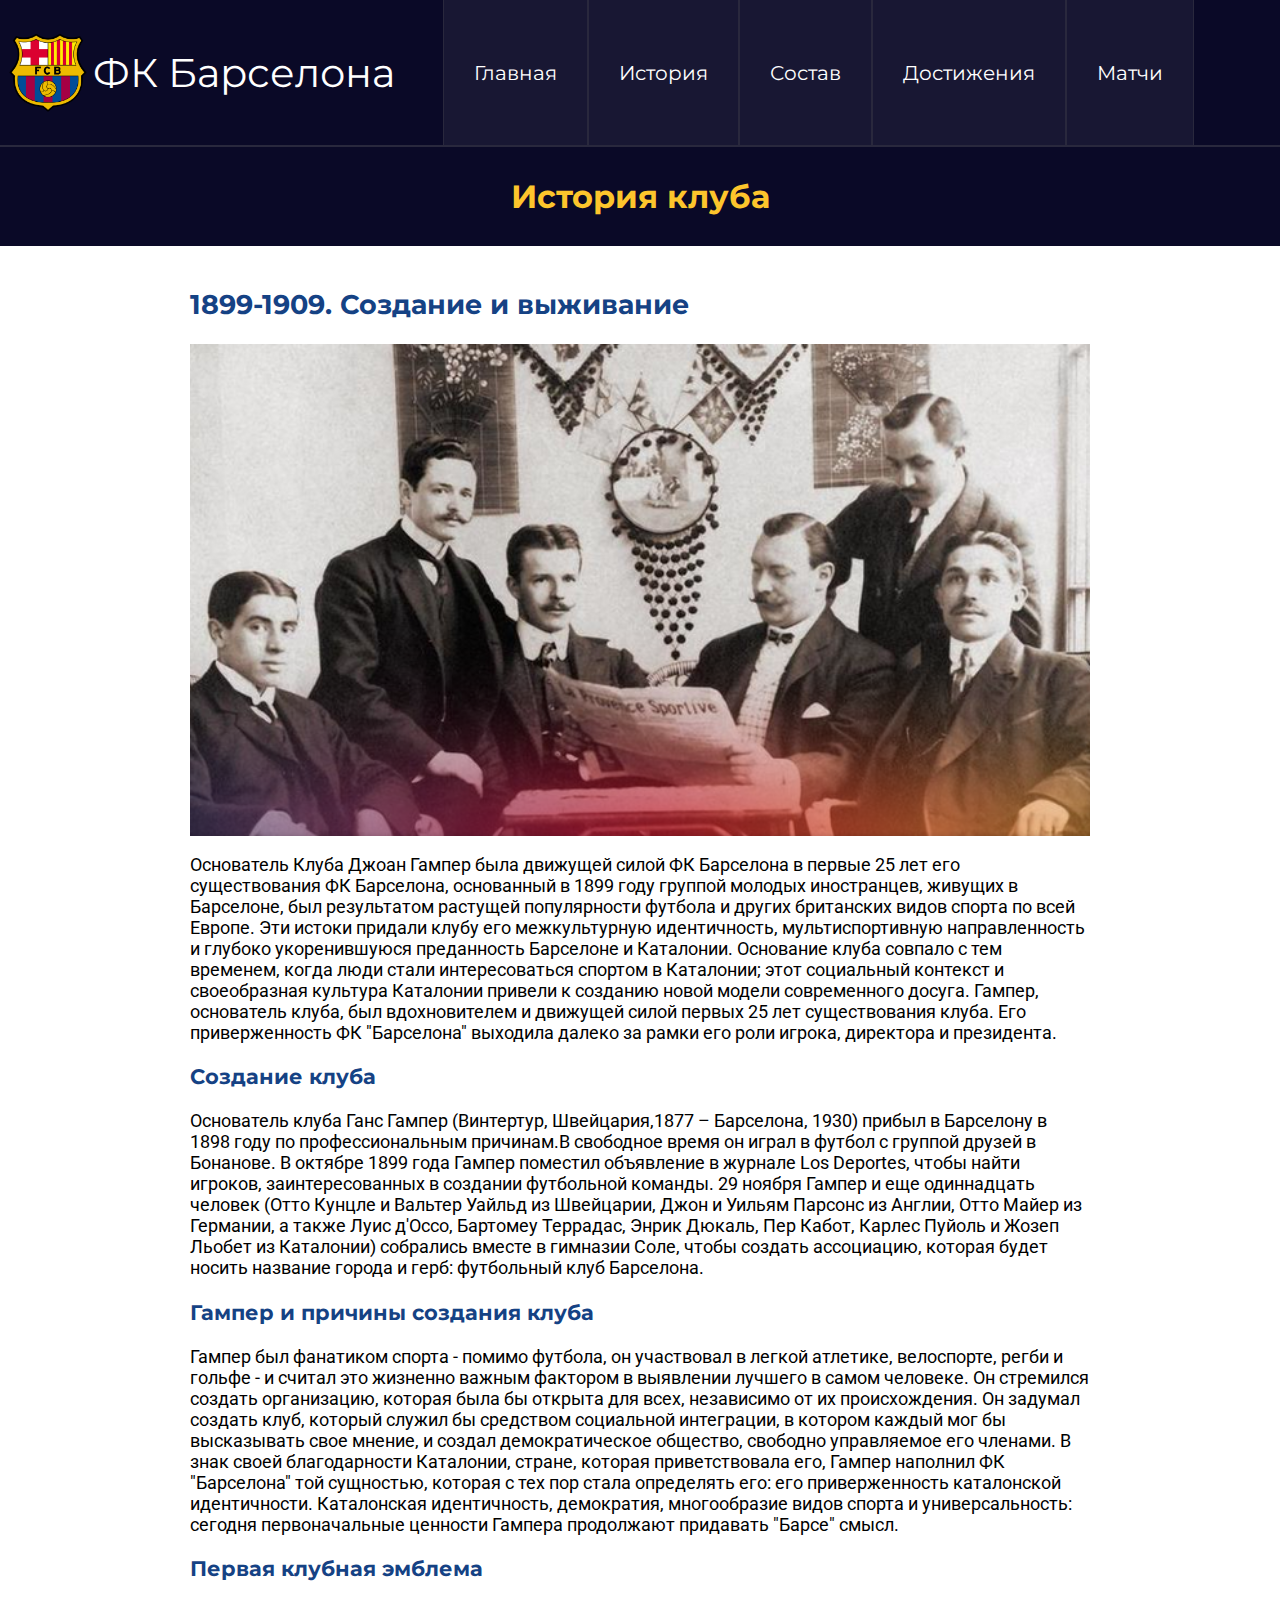
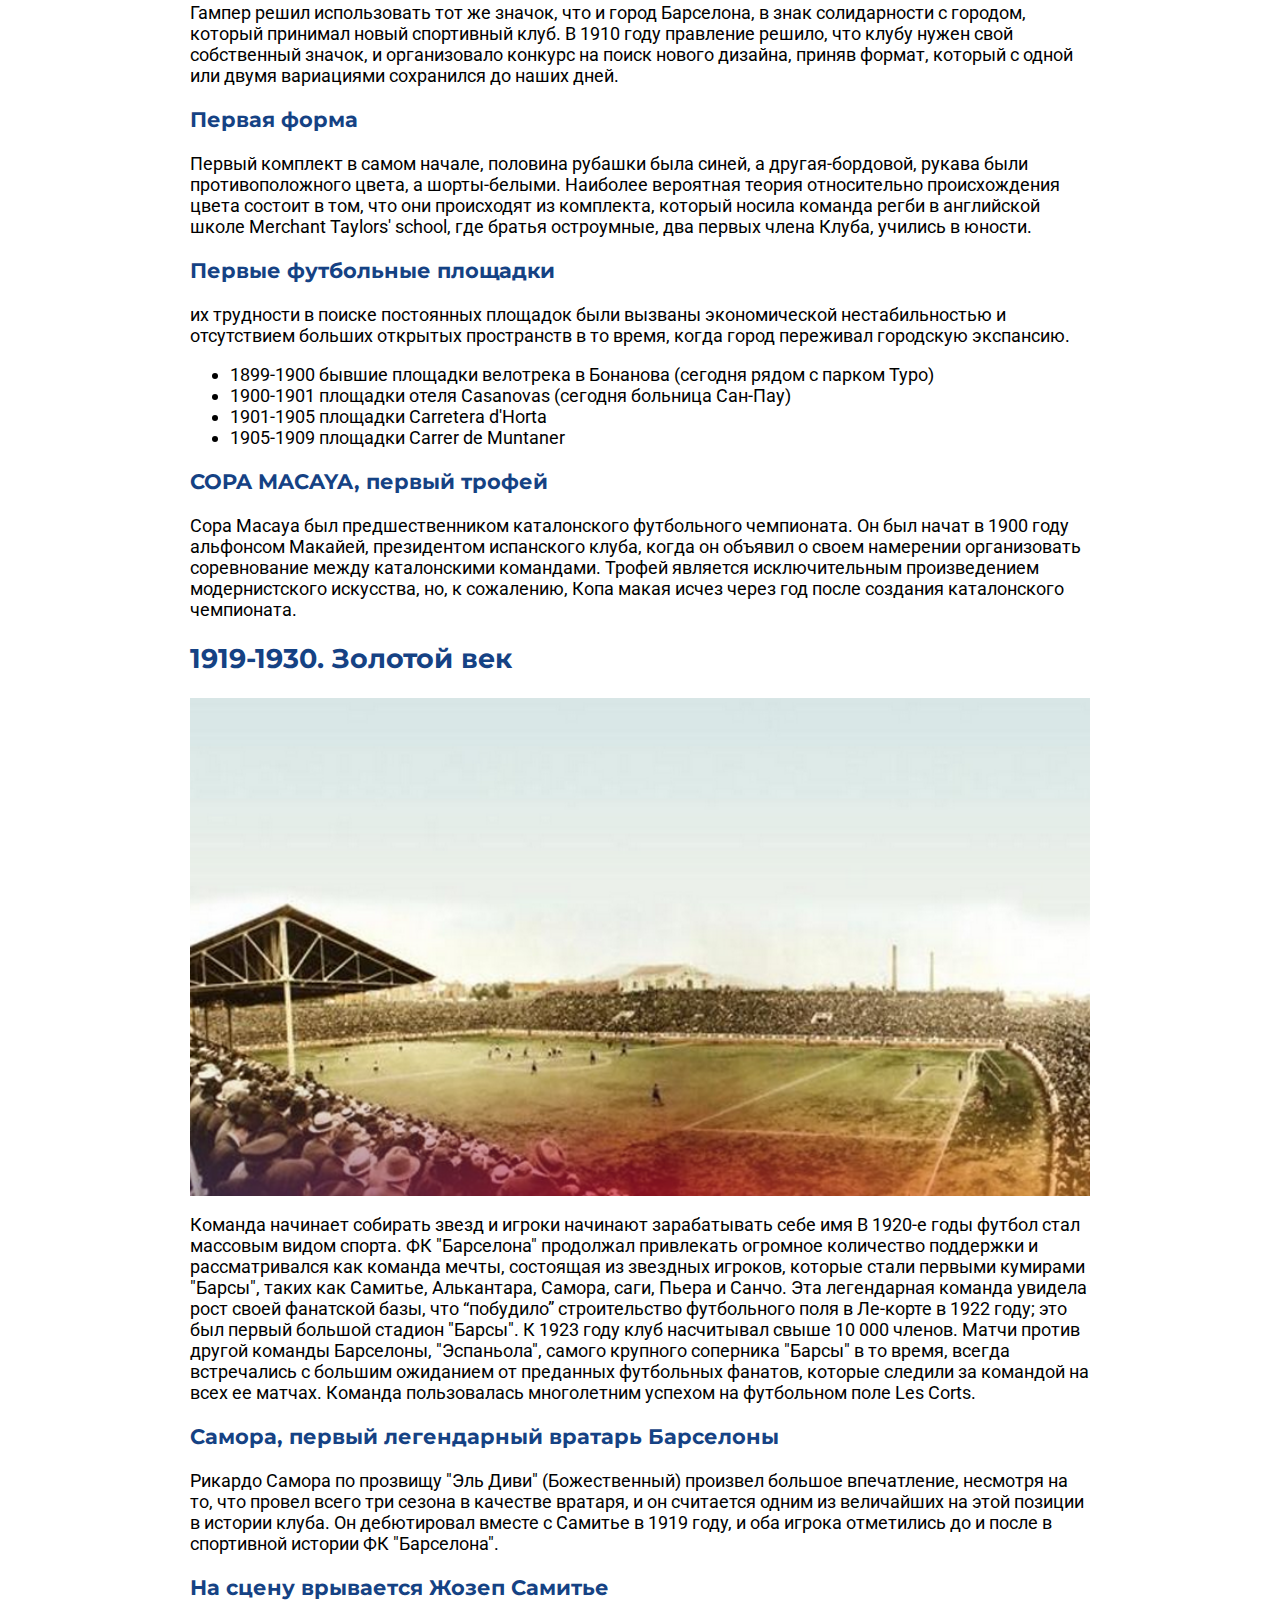
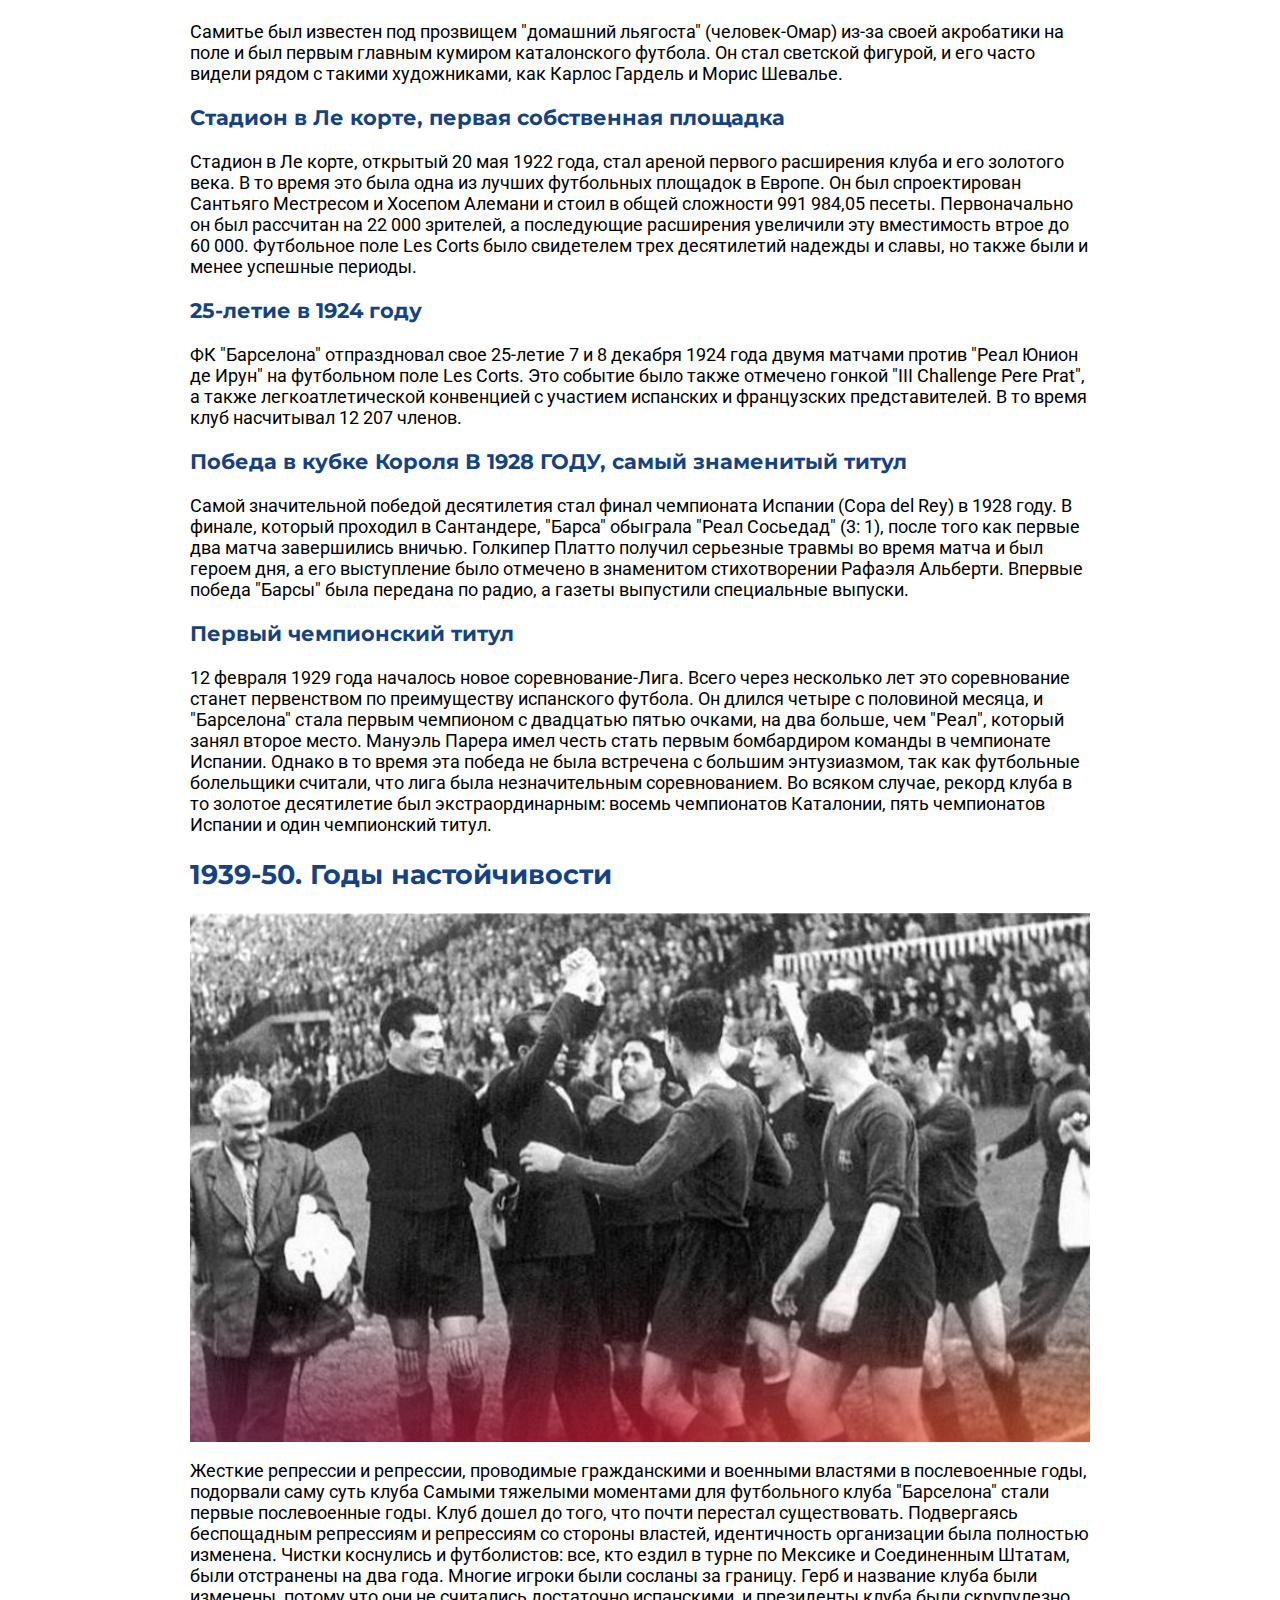
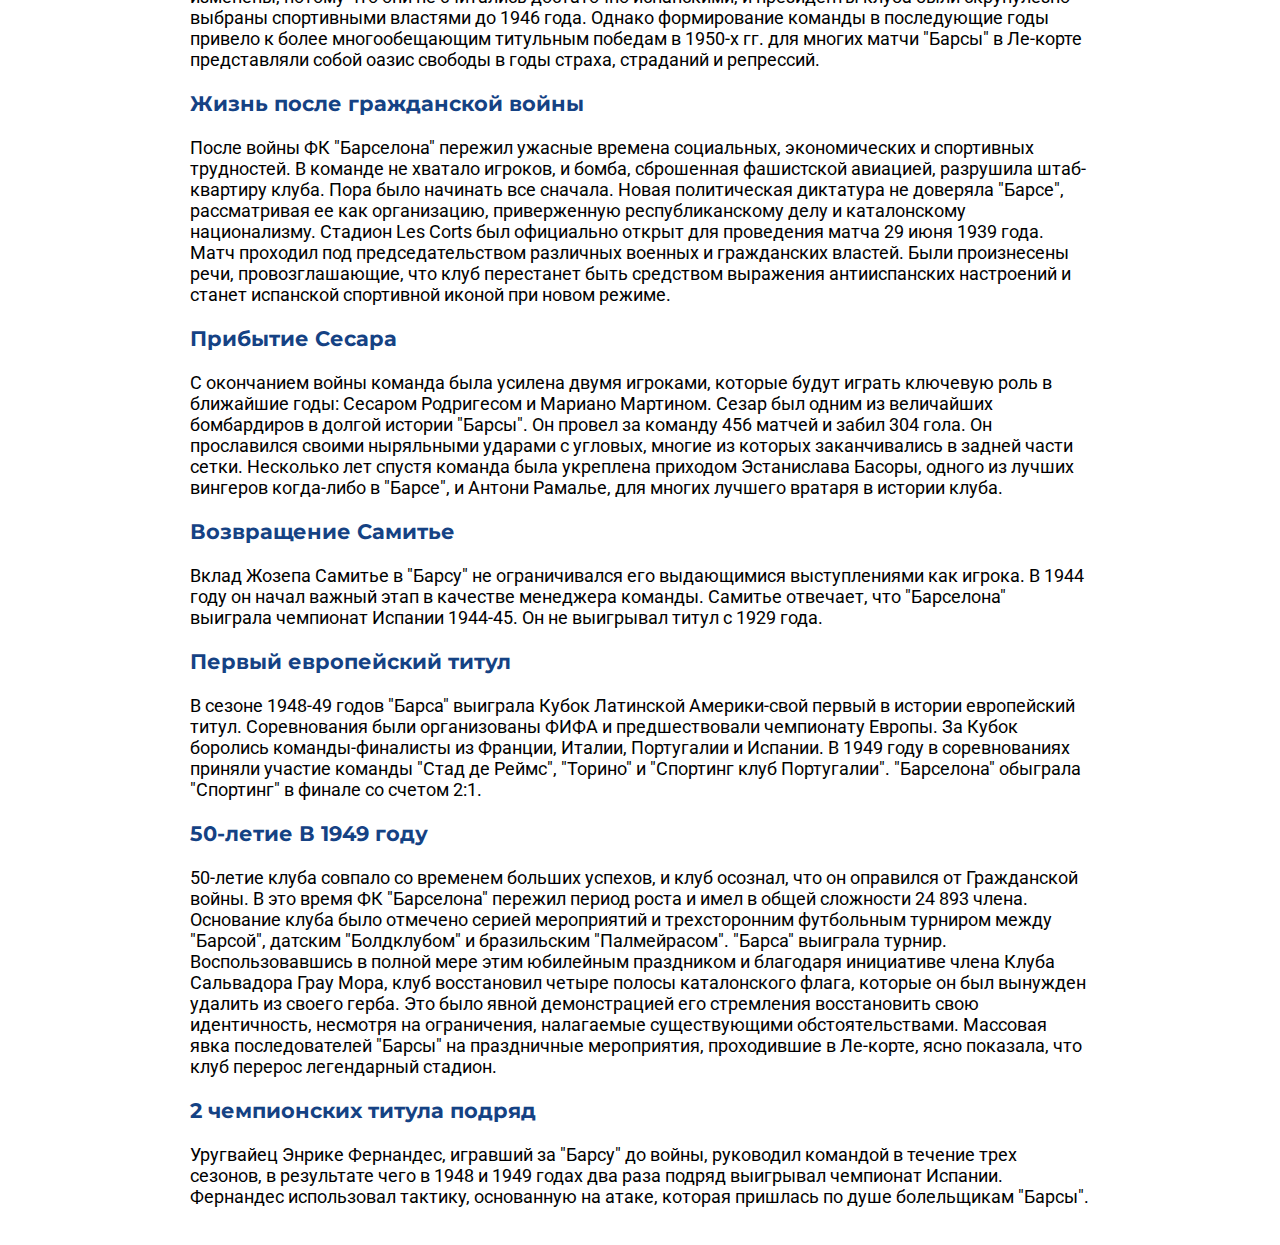
==== history.html @ c546a9dc "первый коммит" ====
<html>
    <header>
        <title>ФК Барселона</title>
        <link rel="stylesheet" href="barca2.css">
    </header>
    <body>
        <div class="header">
            <div class="logo">
                <img src="img\logo.png" width="80" alt="лотип ФК Барселона">
                <p>ФК Барселона</p>
            </div>
            <ul class="menu">
                <li><a href="index.html">Главная</a></li>
                <li><a href="#">История</a></li>
                <li><a href="players.html">Состав</a></li>
                <li><a href="rewards.html">Достижения</a></li>
                <li><a href="#">Матчи</a></li>

            </ul>
        </div> 
        <h1>История клуба</h1>
        <div class="main">
            
            <h2>1899-1909. Создание и выживание </h2> 
            <img src="img\2020-08-13 (3).png" class="imgwidth" alt="">
            <p>Основатель Клуба Джоан Гампер была движущей силой ФК Барселона в первые 25 лет его существования ФК Барселона, основанный в 1899 году группой молодых иностранцев, живущих в Барселоне, был результатом растущей популярности футбола и других британских видов спорта по всей Европе. Эти истоки придали клубу его межкультурную идентичность, мультиспортивную направленность и глубоко укоренившуюся преданность Барселоне и Каталонии. Основание клуба совпало с тем временем, когда люди стали интересоваться спортом в Каталонии; этот социальный контекст и своеобразная культура Каталонии привели к созданию новой модели современного досуга. Гампер, основатель клуба, был вдохновителем и движущей силой первых 25 лет существования клуба. Его приверженность ФК "Барселона" выходила далеко за рамки его роли игрока, директора и президента.</p>
           
            <h3>Создание клуба</h3>
            <p>Основатель клуба Ганс Гампер (Винтертур, Швейцария,1877 – Барселона, 1930) прибыл в Барселону в 1898 году по профессиональным причинам.В свободное время он играл в футбол с группой друзей в Бонанове. В октябре 1899 года Гампер поместил объявление в журнале Los Deportes, чтобы найти игроков, заинтересованных в создании футбольной команды. 29 ноября Гампер и еще одиннадцать человек (Отто Кунцле и Вальтер Уайльд из Швейцарии, Джон и Уильям Парсонс из Англии, Отто Майер из Германии, а также Луис д'Оссо, Бартомеу Террадас, Энрик Дюкаль, Пер Кабот, Карлес Пуйоль и Жозеп Льобет из Каталонии) собрались вместе в гимназии Соле, чтобы создать ассоциацию, которая будет носить название города и герб: футбольный клуб Барселона.</p>
            
            <h3>Гампер и причины создания клуба</h3>
            <p>Гампер был фанатиком спорта - помимо футбола, он участвовал в легкой атлетике, велоспорте, регби и гольфе - и считал это жизненно важным фактором в выявлении лучшего в самом человеке. Он стремился создать организацию, которая была бы открыта для всех, независимо от их происхождения. Он задумал создать клуб, который служил бы средством социальной интеграции, в котором каждый мог бы высказывать свое мнение, и создал демократическое общество, свободно управляемое его членами. В знак своей благодарности Каталонии, стране, которая приветствовала его, Гампер наполнил ФК "Барселона" той сущностью, которая с тех пор стала определять его: его приверженность каталонской идентичности. Каталонская идентичность, демократия, многообразие видов спорта и универсальность: сегодня первоначальные ценности Гампера продолжают придавать "Барсе" смысл.</p>
            
            <h3>Первая клубная эмблема</h3>
            <p> Гампер решил использовать тот же значок, что и город Барселона, в знак солидарности с городом, который принимал новый спортивный клуб. В 1910 году правление решило, что клубу нужен свой собственный значок, и организовало конкурс на поиск нового дизайна, приняв формат, который с одной или двумя вариациями сохранился до наших дней. </p> 
            
            <h3>Первая форма</h3>
            <p> Первый комплект в самом начале, половина рубашки была синей, а другая-бордовой, рукава были противоположного цвета, а шорты-белыми. Наиболее вероятная теория относительно происхождения цвета состоит в том, что они происходят из комплекта, который носила команда регби в английской школе Merchant Taylors' school, где братья остроумные, два первых члена Клуба, учились в юности.</p> 
            
            <h3> Первые футбольные площадки</h3>
            <p> их трудности в поиске постоянных площадок были вызваны экономической нестабильностью и отсутствием больших открытых пространств в то время, когда город переживал городскую экспансию. </p> 
            <ul>
                <li>1899-1900 бывшие площадки велотрека в Бонанова (сегодня рядом с парком Туро)</li>
                <li>1900-1901 площадки отеля Casanovas (сегодня больница Сан-Пау)</li>
                <li>1901-1905 площадки Carretera d'Horta</li>
                <li>1905-1909 площадки Carrer de Muntaner </li>
            </ul>
            
            
            <h3> COPA MACAYA, первый трофей</h3> 
            <p> Copa Macaya был предшественником каталонского футбольного чемпионата. Он был начат в 1900 году альфонсом Макайей, президентом испанского клуба, когда он объявил о своем намерении организовать соревнование между каталонскими командами. Трофей является исключительным произведением модернистского искусства, но, к сожалению, Копа макая исчез через год после создания каталонского чемпионата. </p>
            <h2>1919-1930. Золотой век</h2>
            <img src="img\2020-08-13 (4).png"  class="imgwidth" alt=""> 
            <p>Команда начинает собирать звезд и игроки начинают зарабатывать себе имя

            В 1920-е годы футбол стал массовым видом спорта. ФК "Барселона" продолжал привлекать огромное количество поддержки и рассматривался как команда мечты, состоящая из звездных игроков, которые стали первыми кумирами "Барсы", таких как Самитье, Алькантара, Самора, саги, Пьера и Санчо.
            
            Эта легендарная команда увидела рост своей фанатской базы, что “побудило” строительство футбольного поля в Ле-корте в 1922 году; это был первый большой стадион "Барсы". К 1923 году клуб насчитывал свыше 10 000 членов.
            
            Матчи против другой команды Барселоны, "Эспаньола", самого крупного соперника "Барсы" в то время, всегда встречались с большим ожиданием от преданных футбольных фанатов, которые следили за командой на всех ее матчах. Команда пользовалась многолетним успехом на футбольном поле Les Corts.
            
            
            <h3>Самора, первый легендарный вратарь Барселоны</h3>

            <p>Рикардо Самора по прозвищу "Эль Диви" (Божественный) произвел большое впечатление, несмотря на то, что провел всего три сезона в качестве вратаря, и он считается одним из величайших на этой позиции в истории клуба. Он дебютировал вместе с Самитье в 1919 году, и оба игрока отметились до и после в спортивной истории ФК "Барселона".</p>
            <h3>На сцену врывается Жозеп Самитье</h3>
                
            <p> Самитье был известен под прозвищем "домашний льягоста" (человек-Омар) из-за своей акробатики на поле и был первым главным кумиром каталонского футбола. Он стал светской фигурой, и его часто видели рядом с такими художниками, как Карлос Гардель и Морис Шевалье.</p>
            <h3>Стадион в Ле корте, первая собственная площадка</h3>
                
            <p> Стадион в Ле корте, открытый 20 мая 1922 года, стал ареной первого расширения клуба и его золотого века. В то время это была одна из лучших футбольных площадок в Европе. Он был спроектирован Сантьяго Местресом и Хосепом Алемани и стоил в общей сложности 991 984,05 песеты. Первоначально он был рассчитан на 22 000 зрителей, а последующие расширения увеличили эту вместимость втрое до 60 000. Футбольное поле Les Corts было свидетелем трех десятилетий надежды и славы, но также были и менее успешные периоды.</p>
            <h3>25-летие в 1924 году</h3> 
            
            <p>ФК "Барселона" отпраздновал свое 25-летие 7 и 8 декабря 1924 года двумя матчами против "Реал Юнион де Ирун" на футбольном поле Les Corts. Это событие было также отмечено гонкой "III Challenge Pere Prat", а также легкоатлетической конвенцией с участием испанских и французских представителей. В то время клуб насчитывал 12 207 членов. </p> 
            <h3> Победа в кубке Короля В 1928 ГОДУ, самый знаменитый титул </h3>
                
            <p>Самой значительной победой десятилетия стал финал чемпионата Испании (Copa del Rey) в 1928 году. В финале, который проходил в Сантандере, "Барса" обыграла "Реал Сосьедад" (3: 1), после того как первые два матча завершились вничью. Голкипер Платто получил серьезные травмы во время матча и был героем дня, а его выступление было отмечено в знаменитом стихотворении Рафаэля Альберти. Впервые победа "Барсы" была передана по радио, а газеты выпустили специальные выпуски.</p>
            <h3>Первый чемпионский титул</h3>
            
            <p>12 февраля 1929 года началось новое соревнование-Лига. Всего через несколько лет это соревнование станет первенством по преимуществу испанского футбола. Он длился четыре с половиной месяца, и "Барселона" стала первым чемпионом с двадцатью пятью очками, на два больше, чем "Реал", который занял второе место. Мануэль Парера имел честь стать первым бомбардиром команды в чемпионате Испании. Однако в то время эта победа не была встречена с большим энтузиазмом, так как футбольные болельщики считали, что лига была незначительным соревнованием. Во всяком случае, рекорд клуба в то золотое десятилетие был экстраординарным: восемь чемпионатов Каталонии, пять чемпионатов Испании и один чемпионский титул.</p>
            <h2>1939-50. Годы настойчивости</h2>
            <img src="img\2020-08-17 (2).png" class="imgwidth" alt="">
            <p>
                Жесткие репрессии и репрессии, проводимые гражданскими и военными властями в послевоенные годы, подорвали саму суть клуба
                
                Самыми тяжелыми моментами для футбольного клуба "Барселона" стали первые послевоенные годы. Клуб дошел до того, что почти перестал существовать. Подвергаясь беспощадным репрессиям и репрессиям со стороны властей, идентичность организации была полностью изменена.
                
                Чистки коснулись и футболистов: все, кто ездил в турне по Мексике и Соединенным Штатам, были отстранены на два года. Многие игроки были сосланы за границу. Герб и название клуба были изменены, потому что они не считались достаточно испанскими, и президенты клуба были скрупулезно выбраны спортивными властями до 1946 года.
                
                Однако формирование команды в последующие годы привело к более многообещающим титульным победам в 1950-х гг. для многих матчи "Барсы" в Ле-корте представляли собой оазис свободы в годы страха, страданий и репрессий.</p>
                <h3>Жизнь после гражданской войны</h3>
                
               <p> После войны ФК "Барселона" пережил ужасные времена социальных, экономических и спортивных трудностей. В команде не хватало игроков, и бомба, сброшенная фашистской авиацией, разрушила штаб-квартиру клуба. Пора было начинать все сначала. Новая политическая диктатура не доверяла "Барсе", рассматривая ее как организацию, приверженную республиканскому делу и каталонскому национализму.
                
                Стадион Les Corts был официально открыт для проведения матча 29 июня 1939 года. Матч проходил под председательством различных военных и гражданских властей. Были произнесены речи, провозглашающие, что клуб перестанет быть средством выражения антииспанских настроений и станет испанской спортивной иконой при новом режиме.</p>
                <h3>Прибытие Сесара</h3>
                
               <p>С окончанием войны команда была усилена двумя игроками, которые будут играть ключевую роль в ближайшие годы: Сесаром Родригесом и Мариано Мартином. Сезар был одним из величайших бомбардиров в долгой истории "Барсы". Он провел за команду 456 матчей и забил 304 гола. Он прославился своими ныряльными ударами с угловых, многие из которых заканчивались в задней части сетки. Несколько лет спустя команда была укреплена приходом Эстанислава Басоры, одного из лучших вингеров когда-либо в "Барсе", и Антони Рамалье, для многих лучшего вратаря в истории клуба. </p> 
                <h3>Возвращение Самитье</h3>
                
               <p> Вклад Жозепа Самитье в "Барсу" не ограничивался его выдающимися выступлениями как игрока. В 1944 году он начал важный этап в качестве менеджера команды. Самитье отвечает, что "Барселона" выиграла чемпионат Испании 1944-45. Он не выигрывал титул с 1929 года. </p>
                <h3>Первый европейский титул</h3>
                
                <p></p> В сезоне 1948-49 годов "Барса" выиграла Кубок Латинской Америки-свой первый в истории европейский титул. Соревнования были организованы ФИФА и предшествовали чемпионату Европы. За Кубок боролись команды-финалисты из Франции, Италии, Португалии и Испании. В 1949 году в соревнованиях приняли участие команды "Стад де Реймс", "Торино" и "Спортинг клуб Португалии". "Барселона" обыграла "Спортинг" в финале со счетом 2:1. </p> 
                <h3> 50-летие В 1949 году </h3>
                
               <p>50-летие клуба совпало со временем больших успехов, и клуб осознал, что он оправился от Гражданской войны. В это время ФК "Барселона" пережил период роста и имел в общей сложности 24 893 члена. Основание клуба было отмечено серией мероприятий и трехсторонним футбольным турниром между "Барсой", датским "Болдклубом" и бразильским "Палмейрасом". "Барса" выиграла турнир. 
                
                Воспользовавшись в полной мере этим юбилейным праздником и благодаря инициативе члена Клуба Сальвадора Грау Мора, клуб восстановил четыре полосы каталонского флага, которые он был вынужден удалить из своего герба. Это было явной демонстрацией его стремления восстановить свою идентичность, несмотря на ограничения, налагаемые существующими обстоятельствами. Массовая явка последователей "Барсы" на праздничные мероприятия, проходившие в Ле-корте, ясно показала, что клуб перерос легендарный стадион. </p> 
                <h3>2 чемпионских титула подряд</h3>
                
              <p> Уругвайец Энрике Фернандес, игравший за "Барсу" до войны, руководил командой в течение трех сезонов, в результате чего в 1948 и 1949 годах два раза подряд выигрывал чемпионат Испании. Фернандес использовал тактику, основанную на атаке, которая пришлась по душе болельщикам "Барсы". </p> 
    </div>
    </body>
</html>
---- barca2.css ----
@import url('https://fonts.googleapis.com/css2?family=Montserrat:wght@400;700&family=Roboto:ital,wght@0,400;0,700;1,400&display=swap');
body {
    margin: 0;
    font-family: Roboto, sans-serif;
}

h1, h2, h3 {
    font-family: Montserrat, sans-serif;
}

h1 {
    background-color:#0a0927;
    color: #fdc52c;
    margin: 0;
    padding: 30px;
    text-align: center;
}

h2 {
    color: #154284 ;
}

h3 {
    color: #154284;
}

.header {
    background-color: #0a0927;
    color: white;
    display: flex;
    font-family: Montserrat, sans-serif;
    border-bottom: 2px solid #29283d;
}

.logo {
    display: flex;
    align-items: center;
    font-size: 40px;
    padding: 8px;
}

.logo img {
    padding-right: 5px;
}

.menu {
    display: flex;
    justify-content: flex-start;
    flex-direction: row;
    list-style: none;
    margin: 0;
}

.menu a {
    color: white;
    text-decoration: none;
    display: block;
    height: 100%;
    background-color: #181733;
    border: 1px solid #29283d;
    padding: 0 30px;
    box-sizing: border-box;
    display: flex;
    align-items: center;
    font-size: 20px;
    transition: all 0.5s;
    border-width: 0 1px;
}

.menu a:hover {
    background-color:#151277;
    font-size: 25px;
}

.rewards {
    background-color: white
}
.rewards li {
    display: flex;
    
}

.main {
    padding: 20px;
   max-width:900px;
    font-size: 18px;
    margin: 0 auto;  
} 

.players {
    display: flex;
    background-color:white;
    list-style: none;
    flex-wrap: wrap;
    padding: 0;
    justify-content: center;
}  



.floatL {
    float: left;
    margin-right: 25px;
    margin-bottom: 15px;
}

.floatR   {
    float: right;
    margin-left: 25px;
    margin-bottom: 15px;
}
.imgwidth {
    width: 100%;
}
.card {
    border: 1px solid lightgray;
    text-align: center;
    width: 400px;
    margin: 5px;
    transition: all 0.5s;
}
.card:hover {
    box-shadow: 6px 6px 4px grey;
}
.card img {
    width: 100%;
    height: 100%;
    object-fit: cover;
}
.img-wrapper {
    height: 250px;
    overflow: hidden;
}
.playersheader {
    font-size: 25px;
    text-align: center;
}
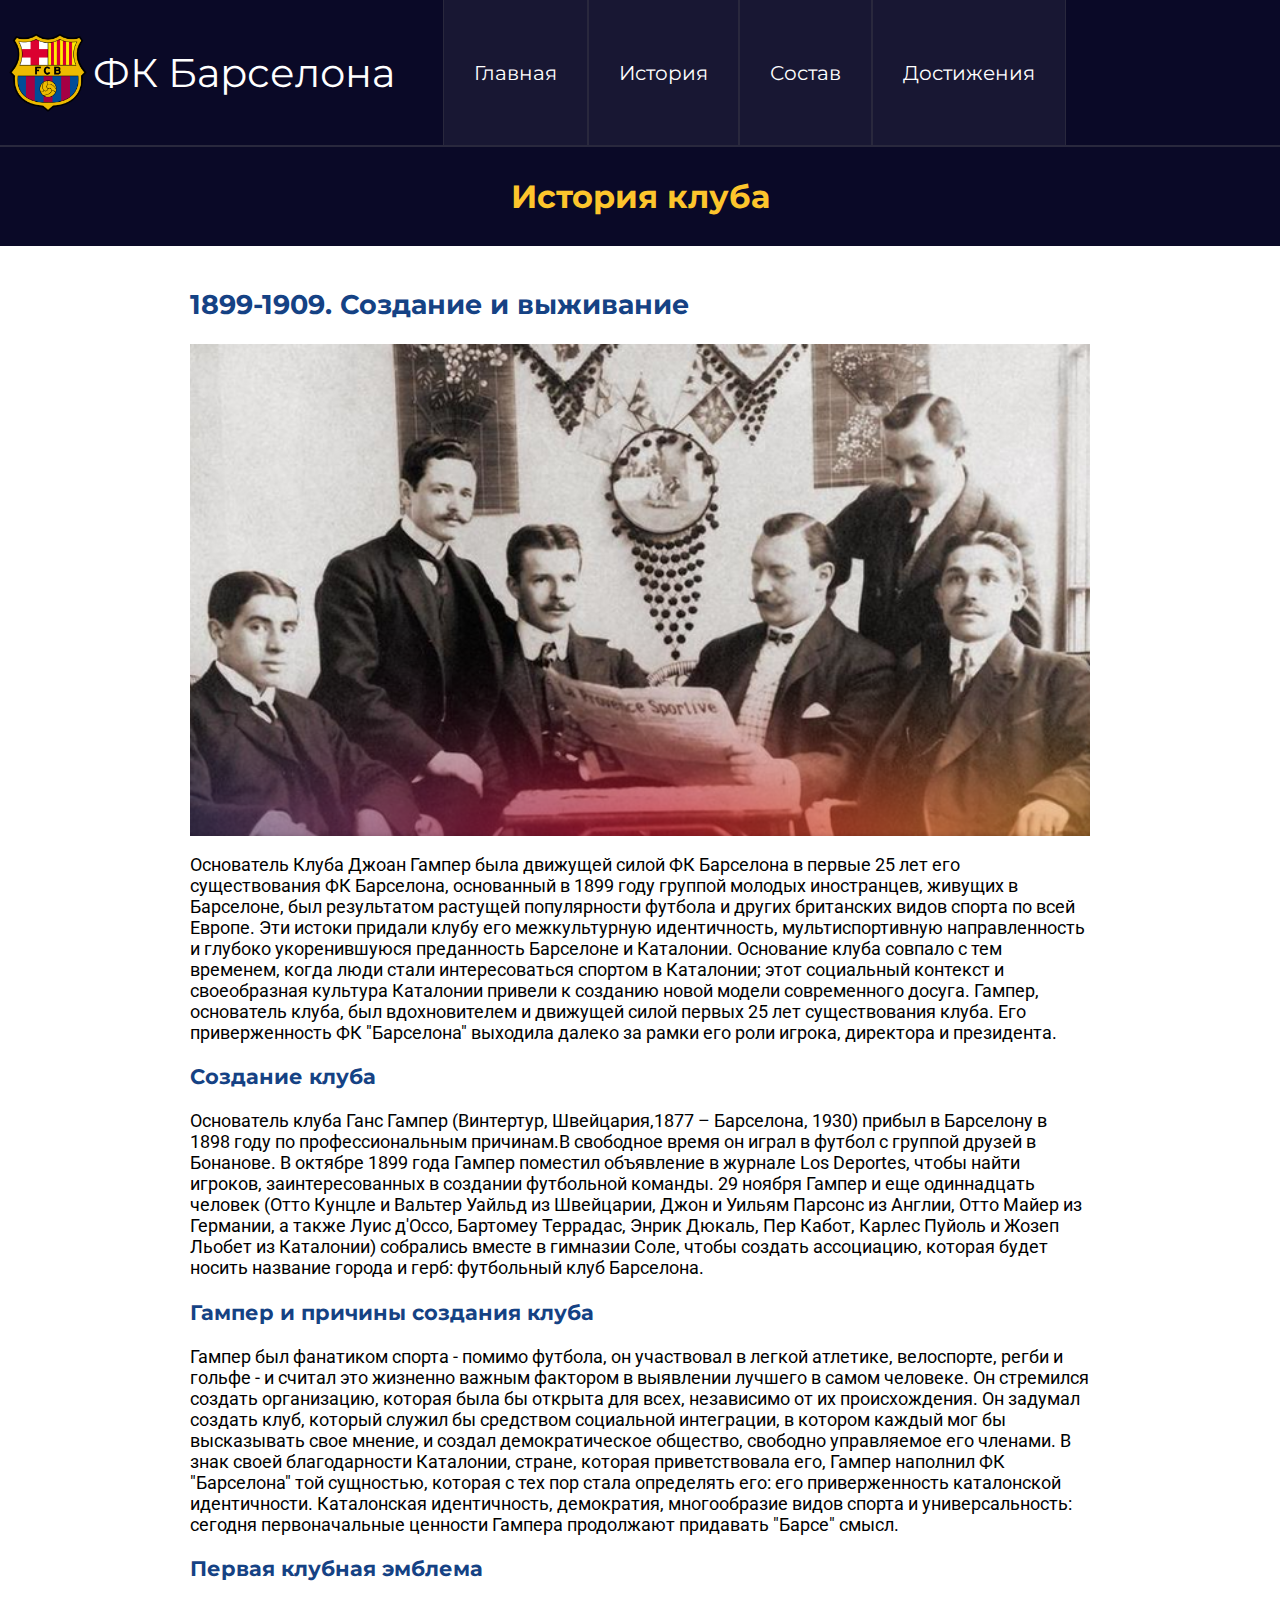
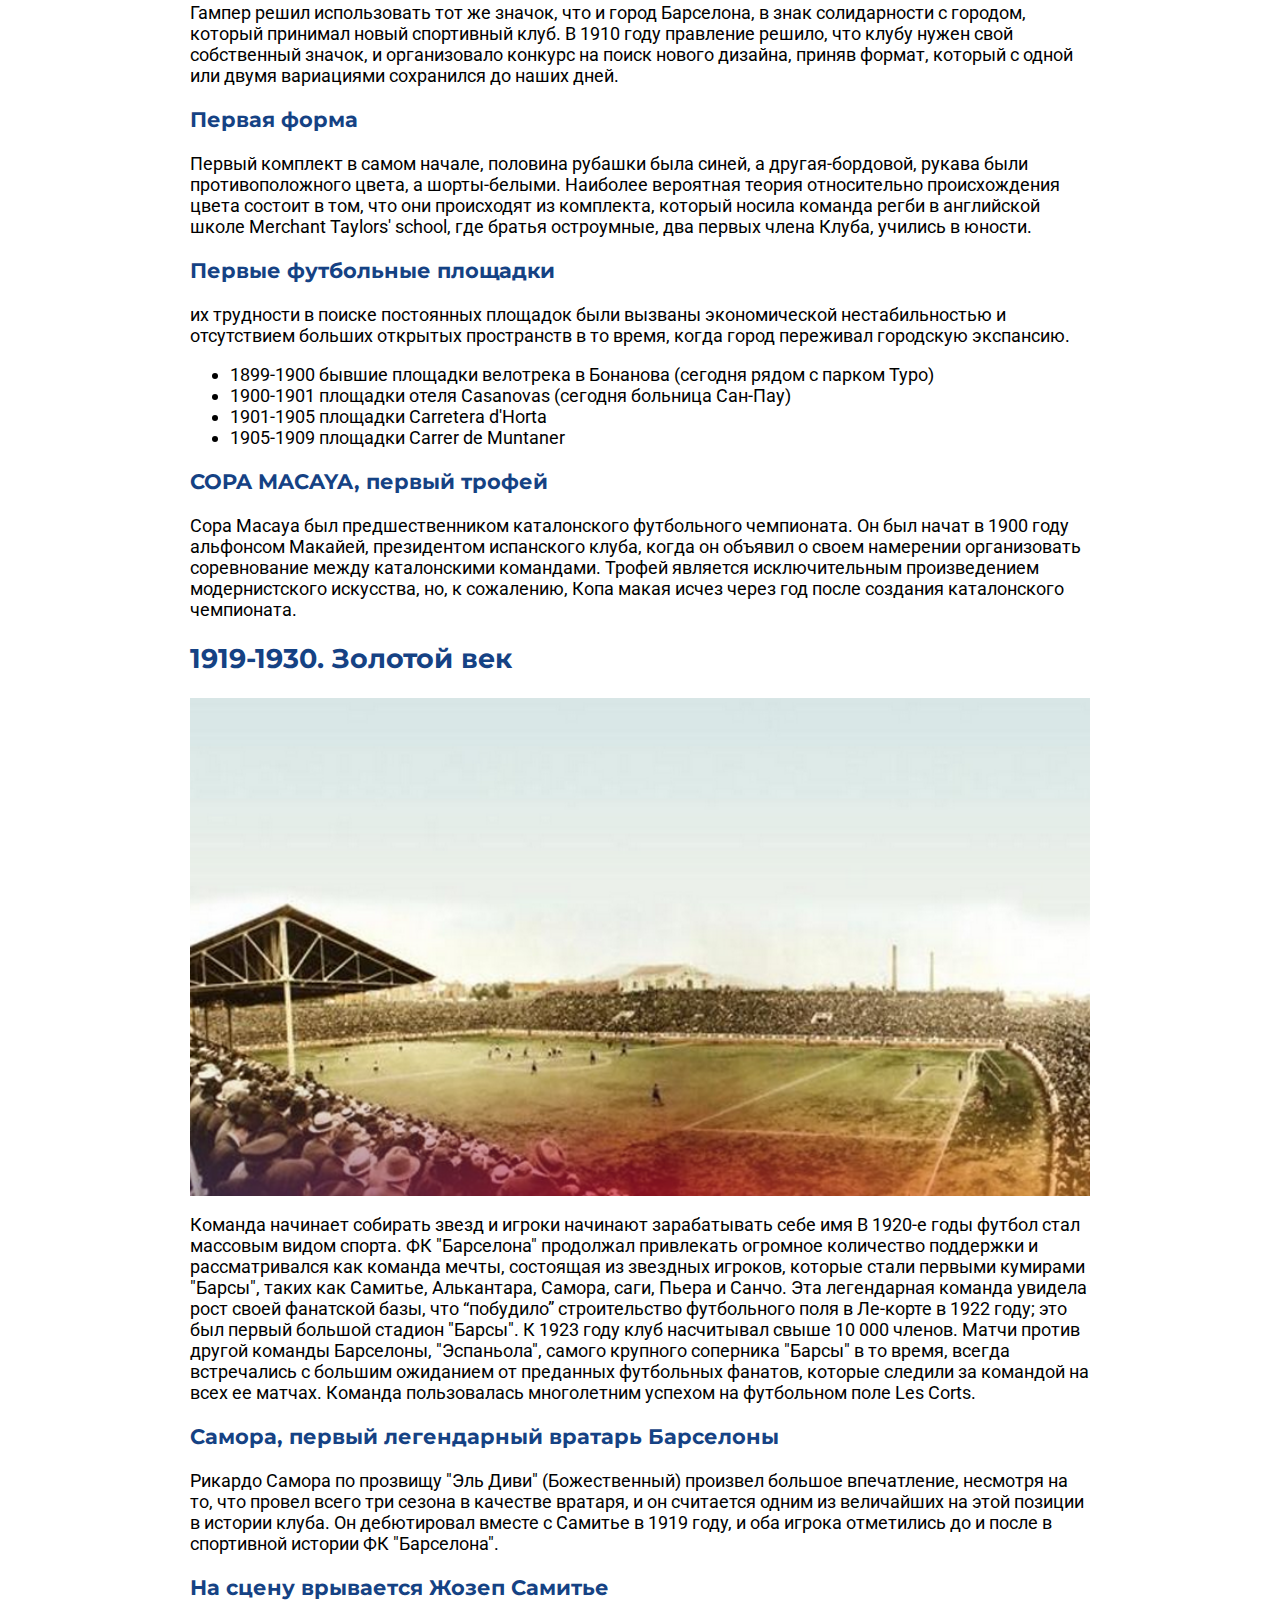
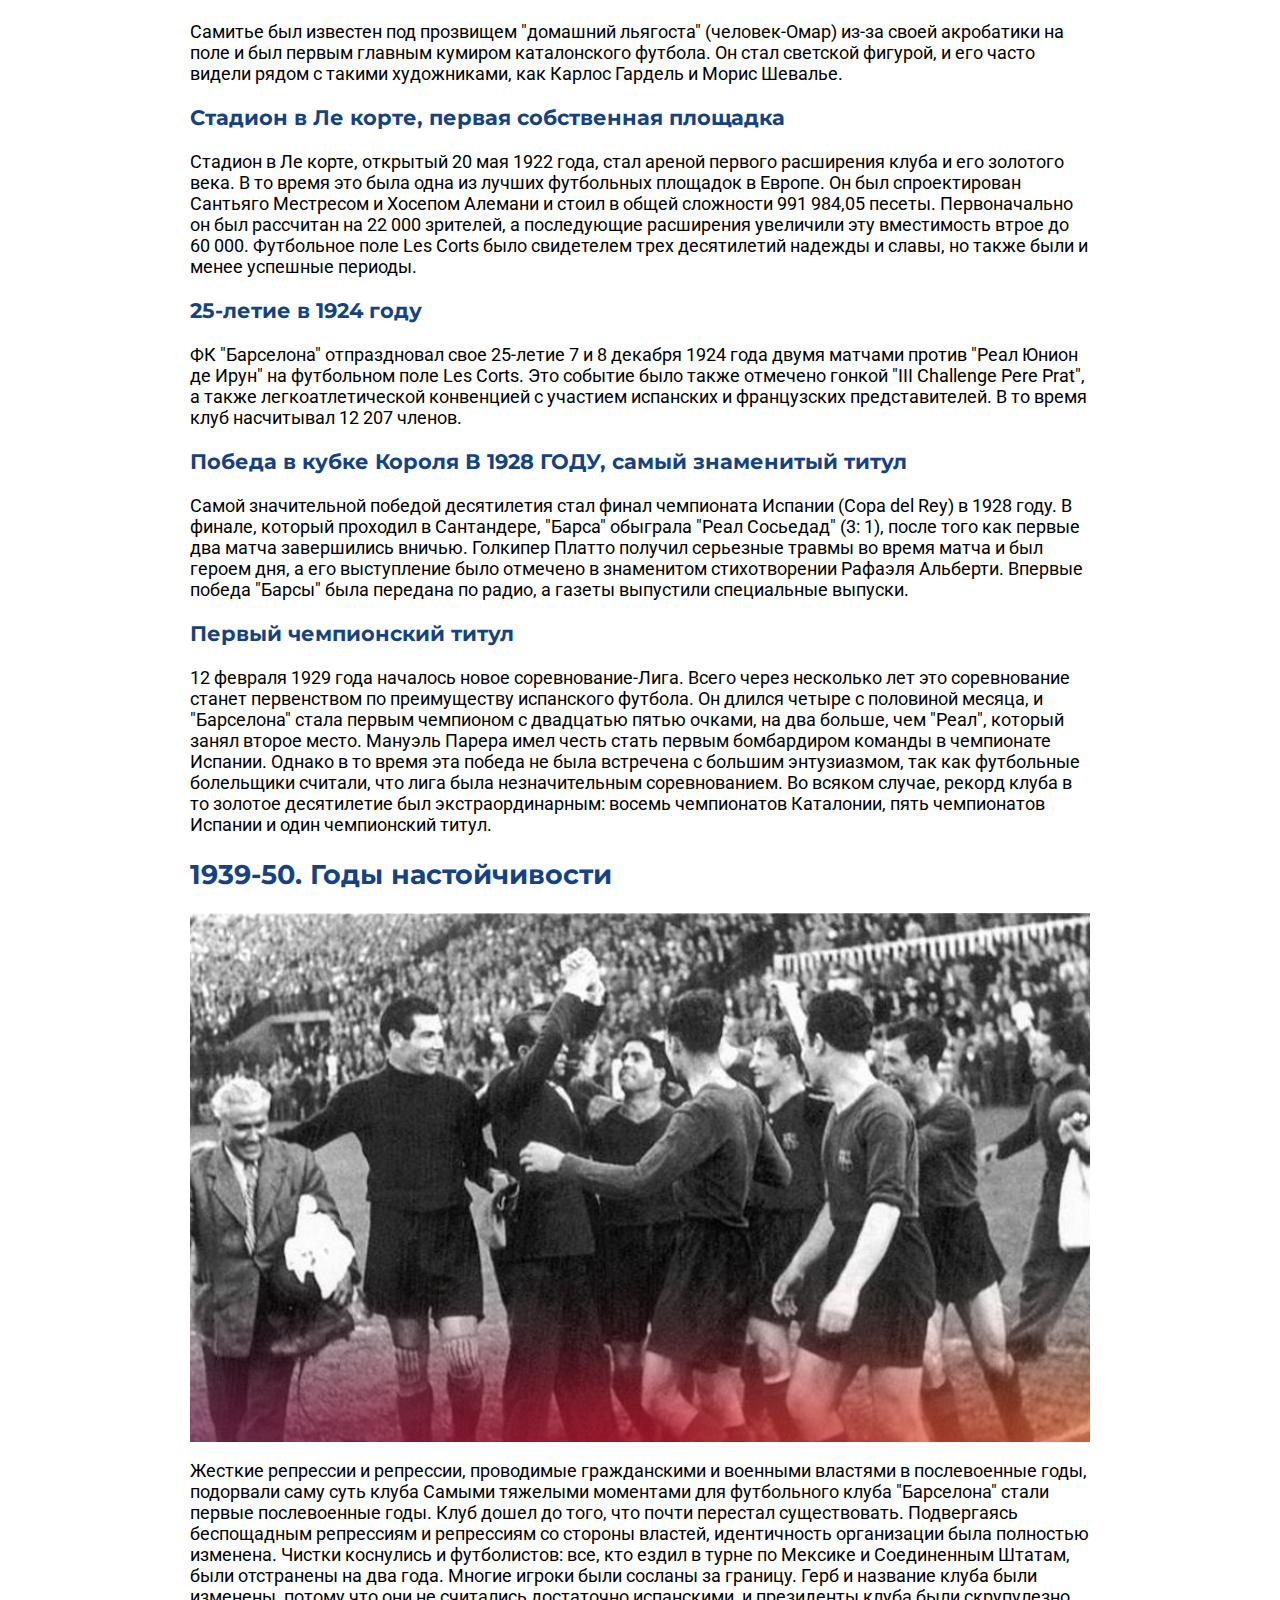
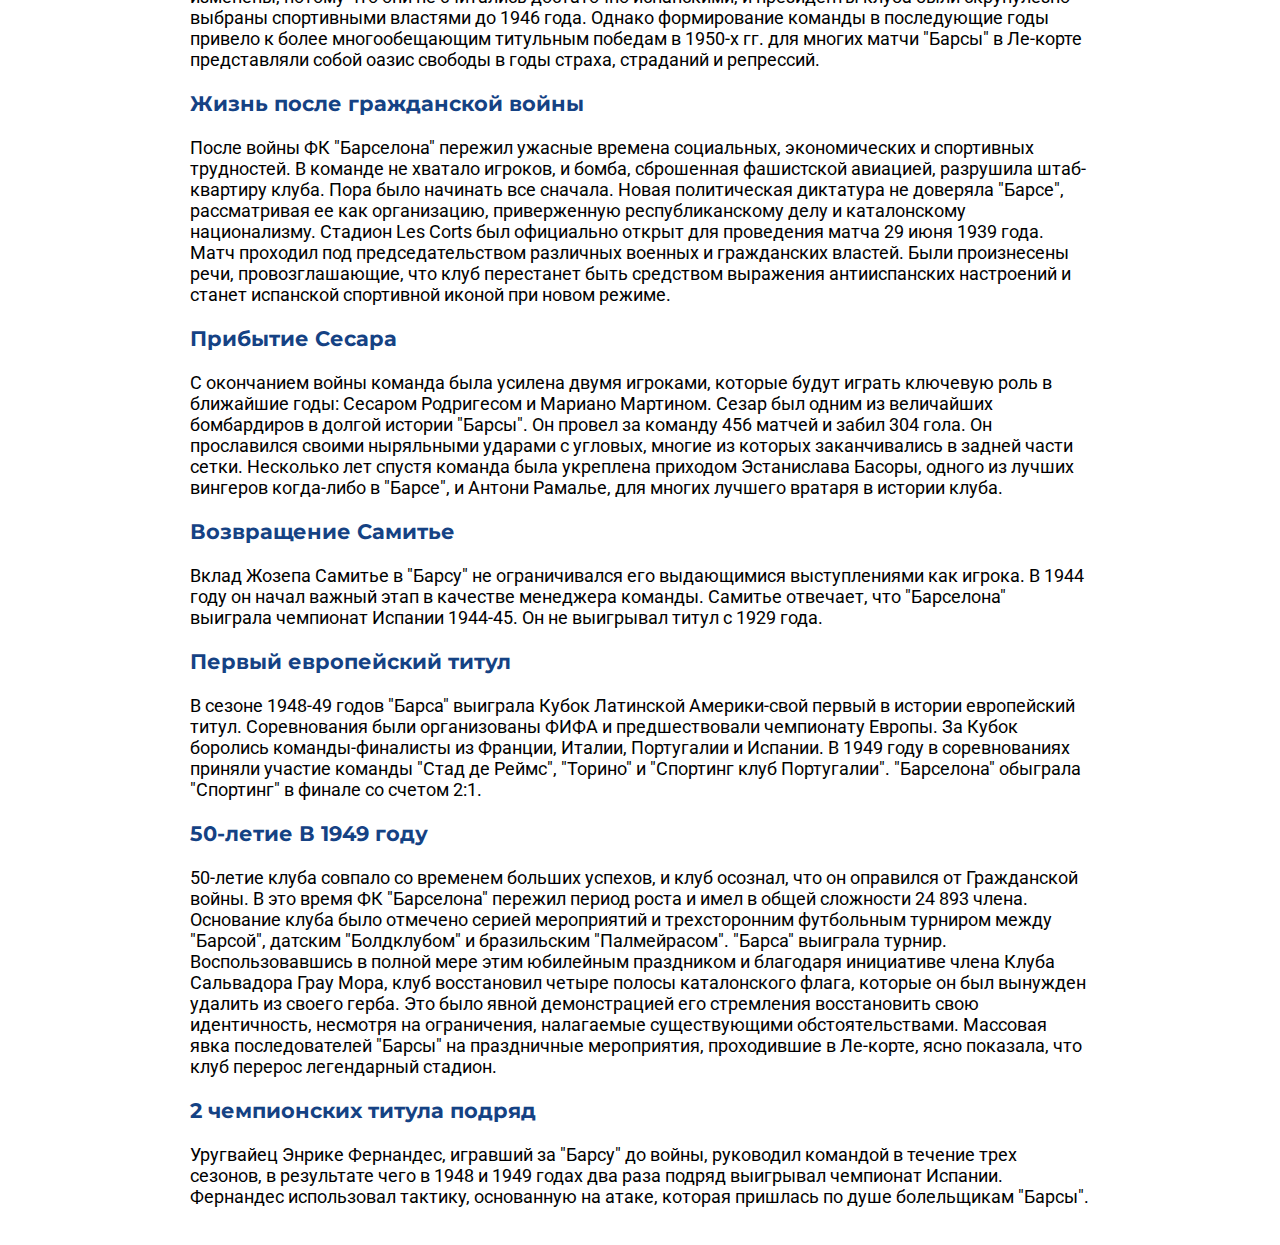
==== commit 5c2b2c56: "упорядочили css, поработали над разделом награды" ====
--- a/history.html
+++ b/history.html
@@ -14,7 +14,6 @@
                 <li><a href="#">История</a></li>
                 <li><a href="players.html">Состав</a></li>
                 <li><a href="rewards.html">Достижения</a></li>
-                <li><a href="#">Матчи</a></li>
 
             </ul>
         </div> 
--- a/barca2.css
+++ b/barca2.css
@@ -1,4 +1,5 @@
 @import url('https://fonts.googleapis.com/css2?family=Montserrat:wght@400;700&family=Roboto:ital,wght@0,400;0,700;1,400&display=swap');
+/* на всех страницах */
 body {
     margin: 0;
     font-family: Roboto, sans-serif;
@@ -23,6 +24,8 @@
 h3 {
     color: #154284;
 }
+
+/* шапка */
 
 .header {
     background-color: #0a0927;
@@ -72,14 +75,35 @@
     font-size: 25px;
 }
 
-.rewards {
-    background-color: white
+/* ДОСТИЖЕНИЯ */
+.\container {
+    list-style: none;
+    padding: 0;
+    display: flex;
+    flex-wrap: wrap;
+    justify-content: center;
 }
-.rewards li {
+  
+.trophycard {
+    border: 1px solid black;
+    border-radius: 10px;
+    margin: 10px;
+    text-align: center;
+    overflow: hidden;
     display: flex;
-    
+}
+  
+.trophycard .img-wrapper {
+    height: 250px;
+}
+  
+.trohycard img {
+    width: 100%;
+    height: 100%;
+    object-fit: cover;
 }
 
+/* игроки */
 .main {
     padding: 20px;
    max-width:900px;
@@ -95,9 +119,16 @@
     padding: 0;
     justify-content: center;
 }  
+.players-main {
+    max-width: 100%;
+}
 
+.playersheader {
+    font-size: 25px;
+    text-align: center;
+}
 
-
+/* История */
 .floatL {
     float: left;
     margin-right: 25px;
@@ -127,12 +158,9 @@
     height: 100%;
     object-fit: cover;
 }
-.img-wrapper {
+.card .img-wrapper {
     height: 250px;
     overflow: hidden;
 }
-.playersheader {
-    font-size: 25px;
-    text-align: center;
-}
 
+
